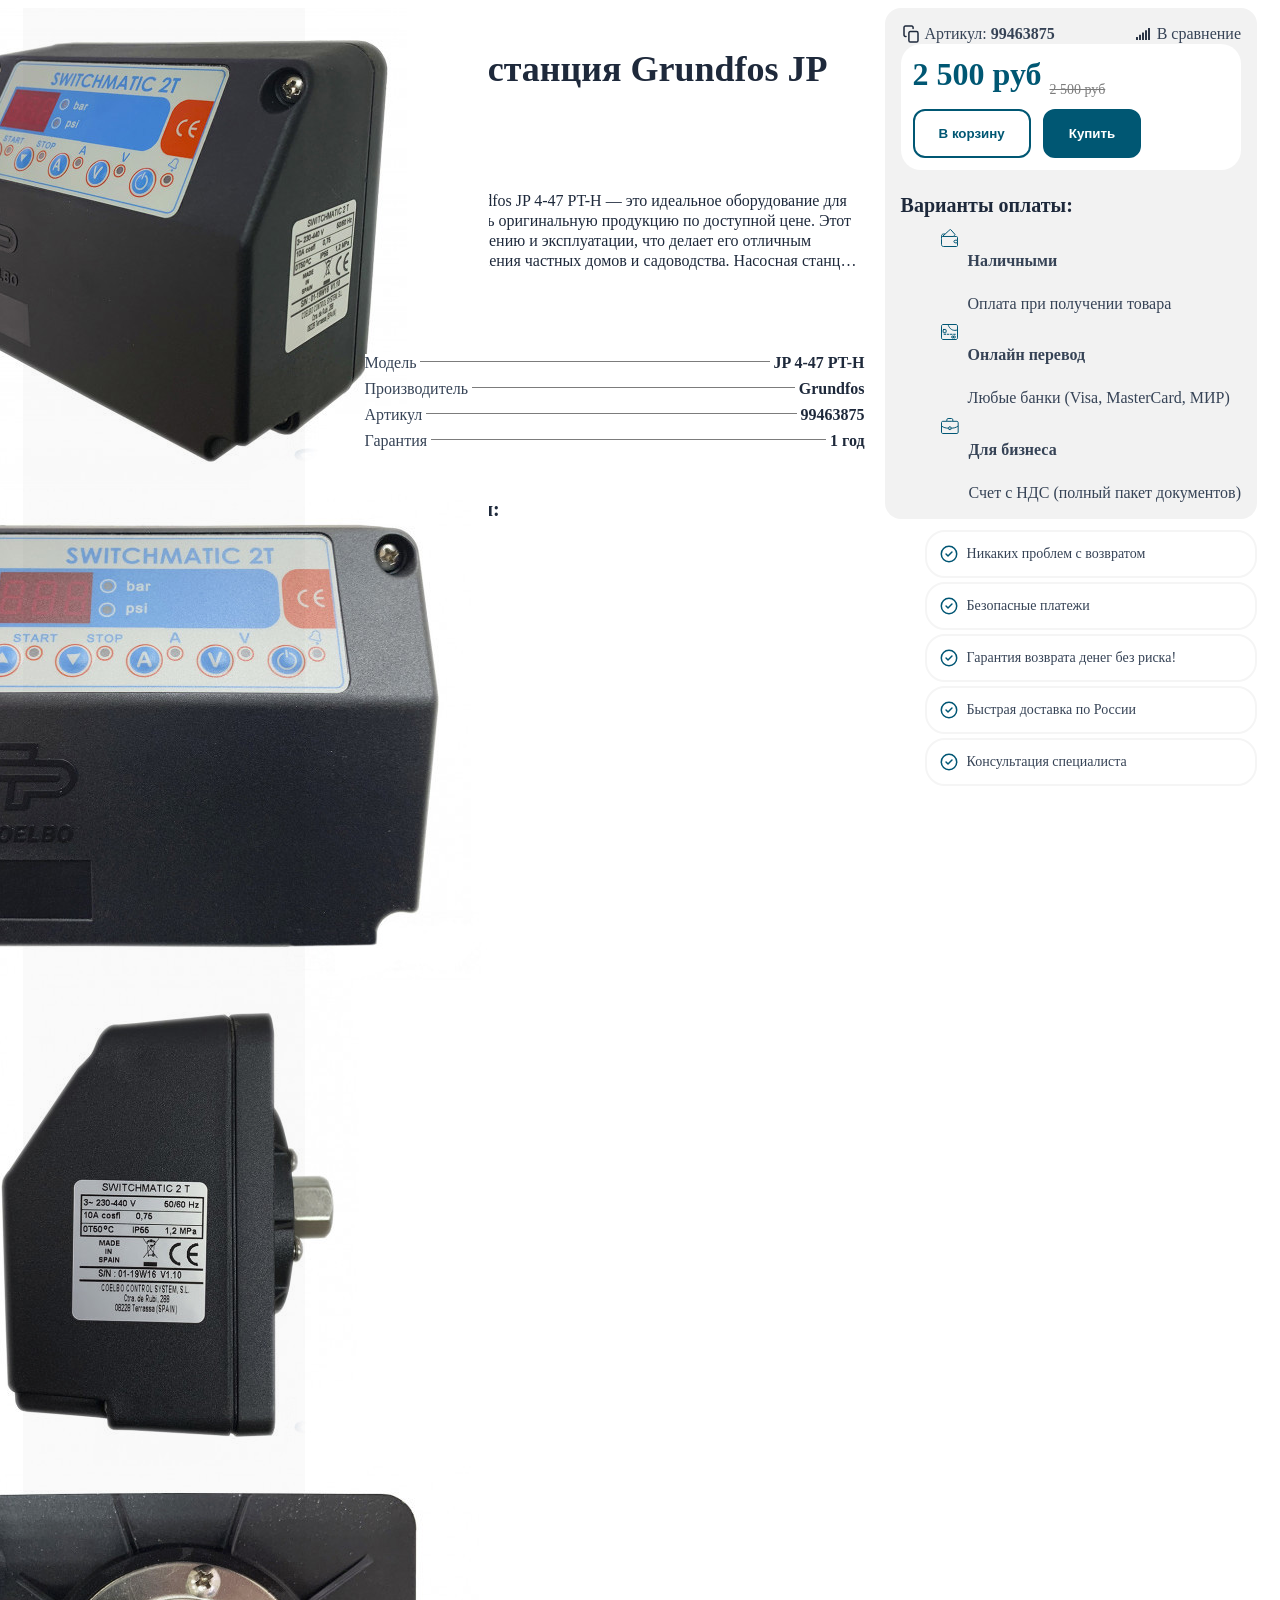
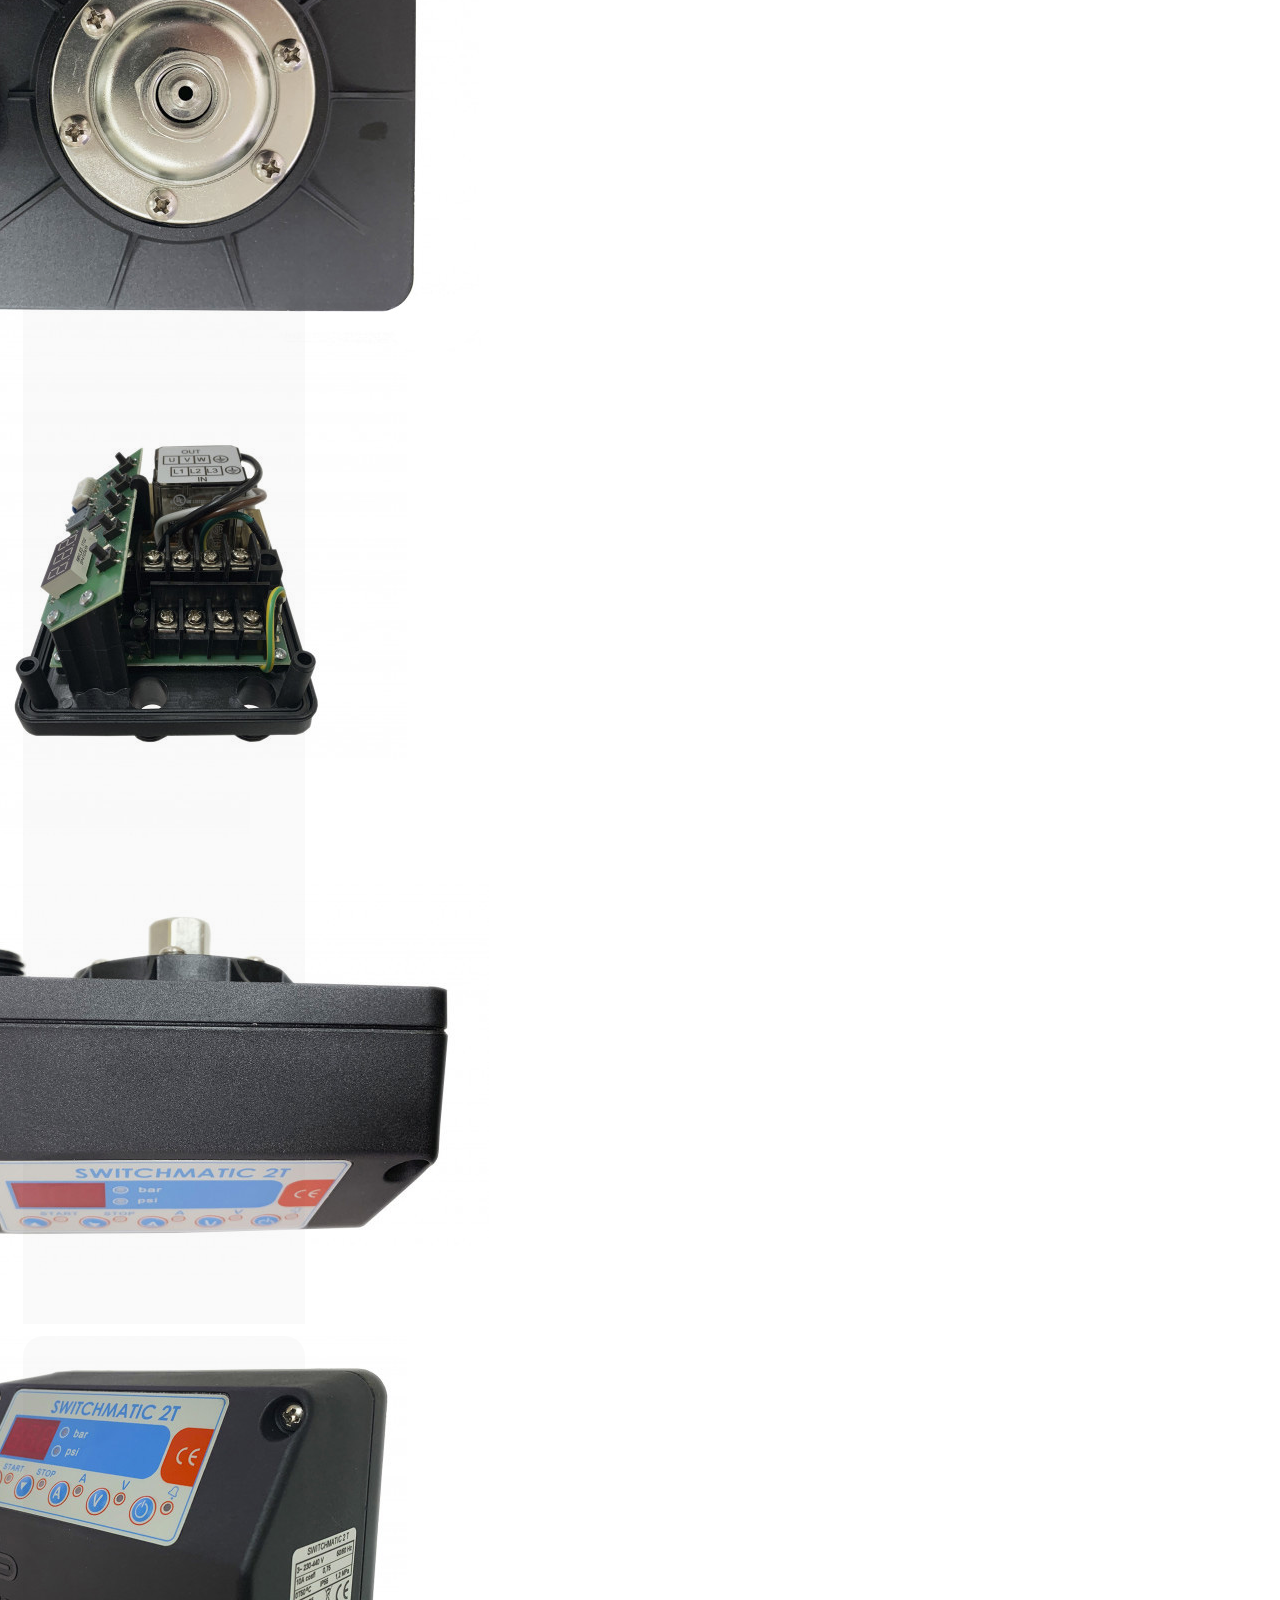
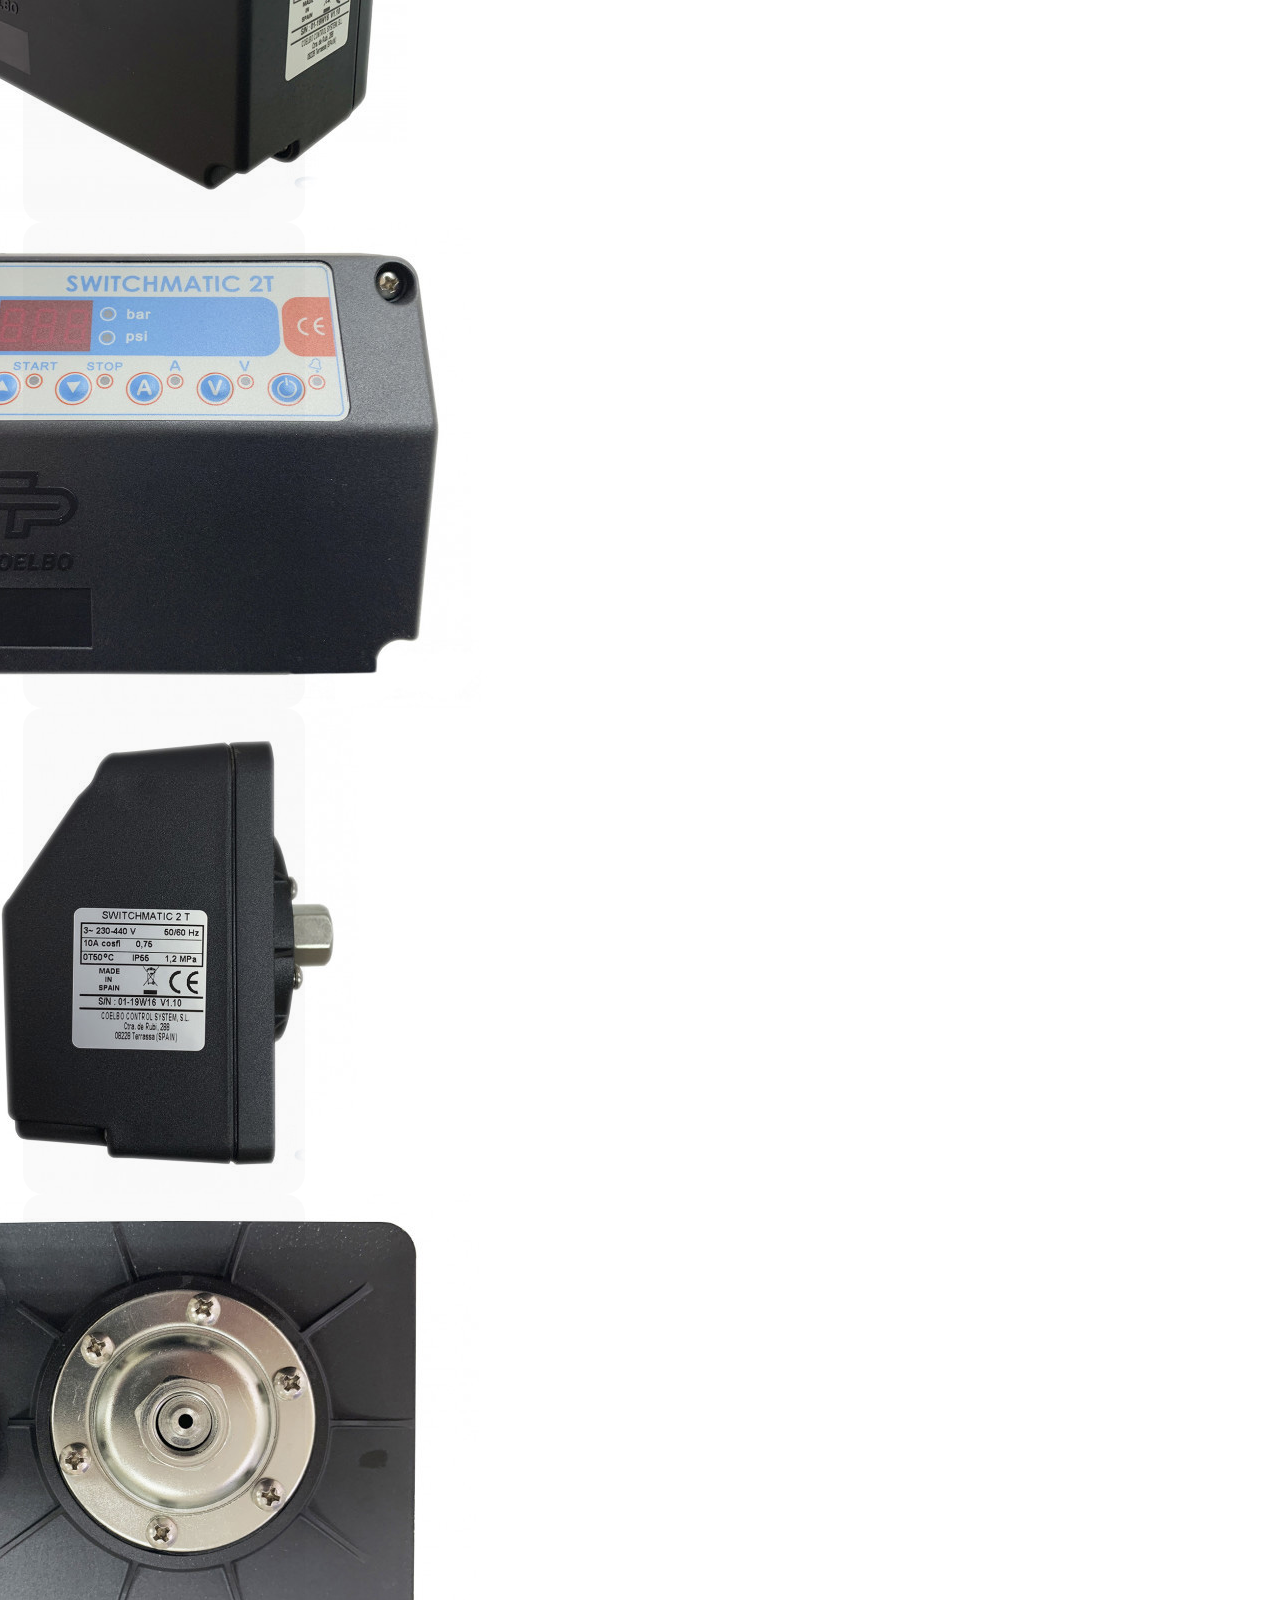
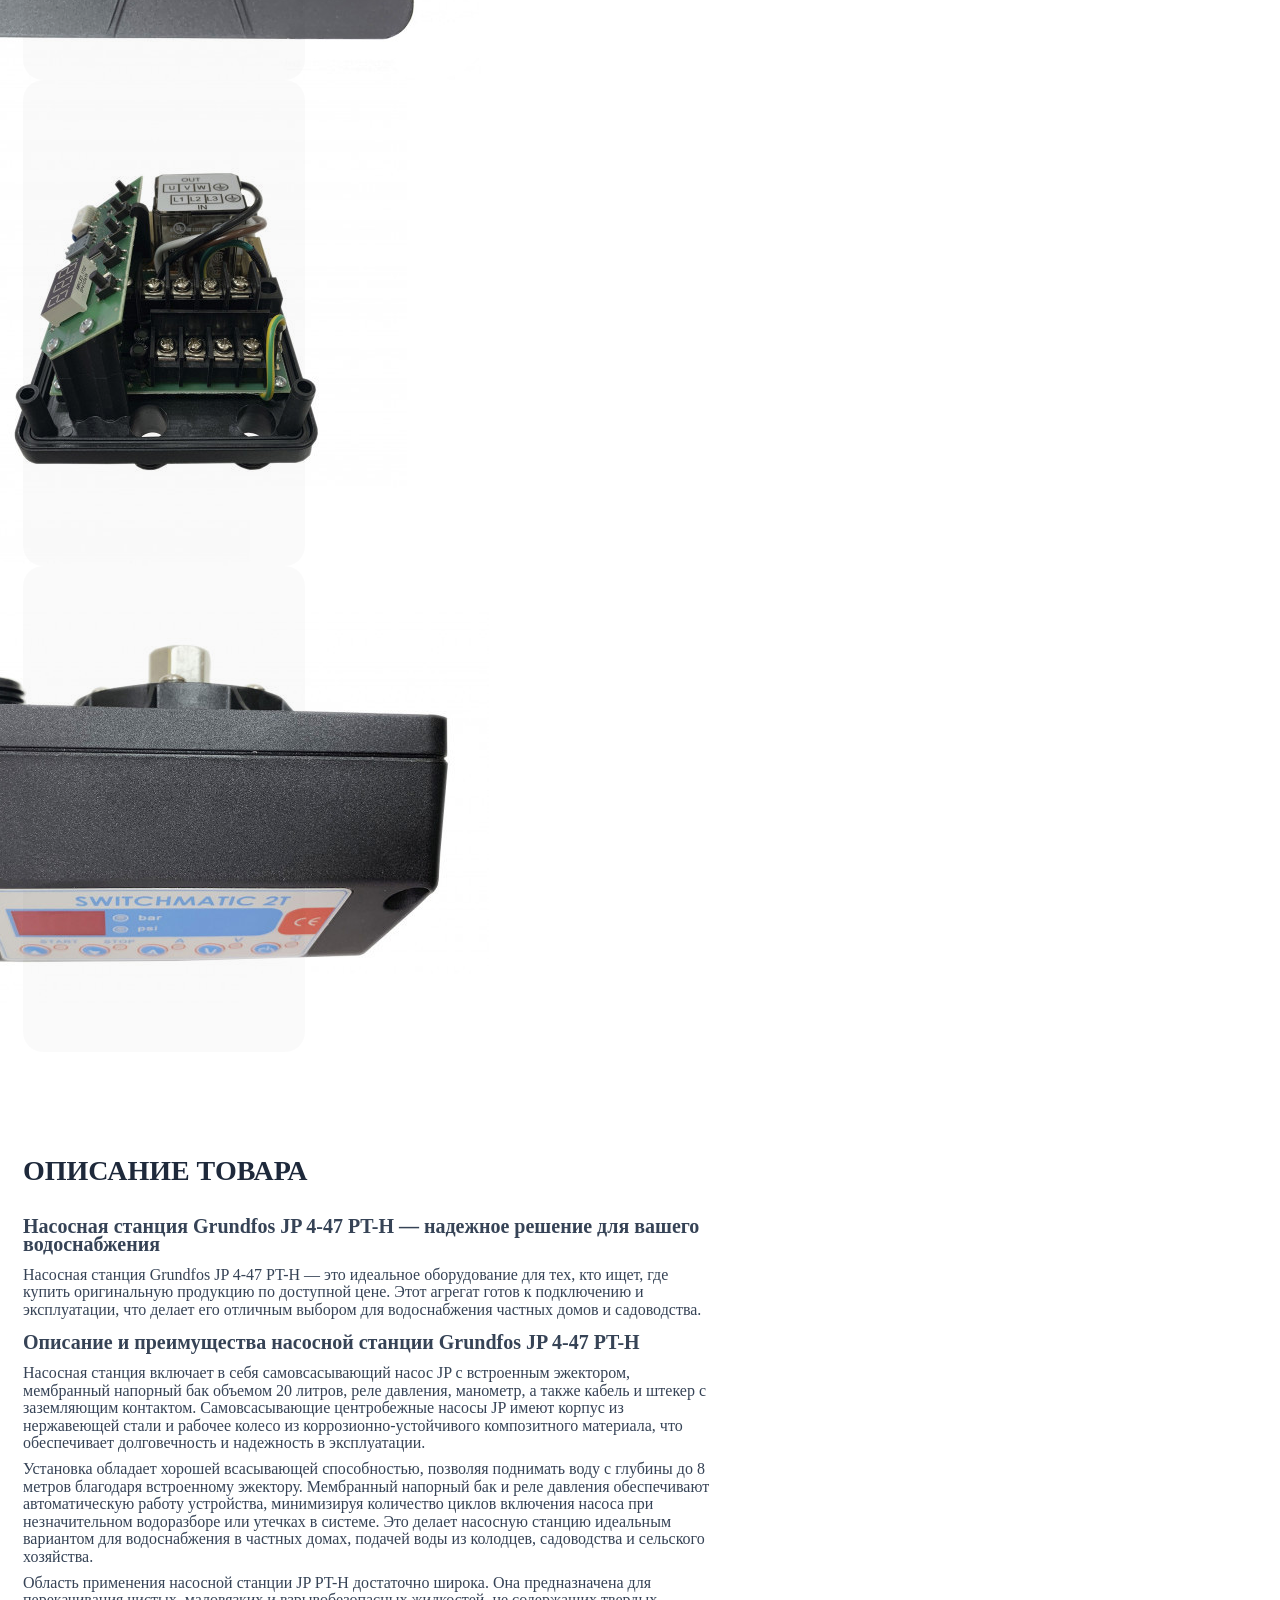
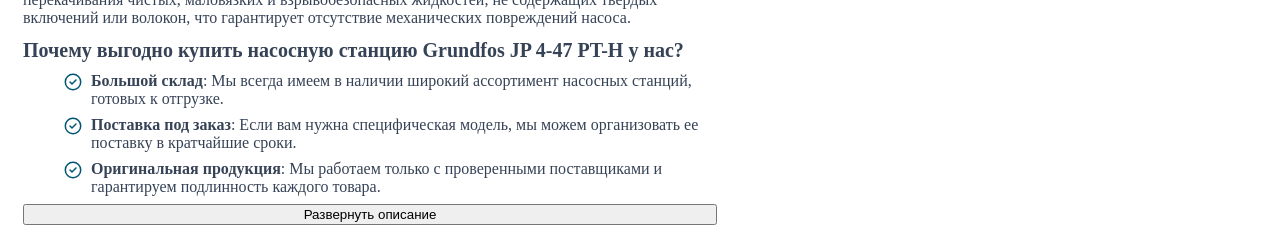
==== staging.html @ 7a3dbeec "-" ====
<!DOCTYPE html>
<html lang="ru-RU">

<head>
	<script src="https://mc.yandex.ru/metrika-tags/_/tag_ec.js" type="text/javascript" charset="utf-8" async=""></script>
	<meta charset="UTF-8">
	<meta name="viewport" content="width=device-width, initial-scale=1">
	<link rel="profile" href="https://gmpg.org/xfn/11">
	<meta name="robots" content="noindex, nofollow">

	<!-- This site is optimized with the Yoast SEO plugin v24.5 - https://yoast.com/wordpress/plugins/seo/ -->
	<title>Насос циркуляционный Grundfos ALPHA1 L 20-40 N - купить за 35880 руб в фирменном магазине GRUNDFOS</title>
	<meta name="description"
		content="Насос циркуляционный Grundfos ALPHA1 L 20-40 N с доставкой по всей России по цене 35880 руб. Официальный интернет-магазин GRUNDFOS. Насосное оборудование ALPHA1 L 20-40 N, артикул 99160595, гарантия 1 год"
		class="yoast-seo-meta-tag">
	<meta property="og:locale" content="ru_RU" class="yoast-seo-meta-tag">
	<meta property="og:type" content="article" class="yoast-seo-meta-tag">
	<meta property="og:title"
		content="Насос циркуляционный Grundfos ALPHA1 L 20-40 N - купить за 35880 руб в фирменном магазине GRUNDFOS"
		class="yoast-seo-meta-tag">
	<meta property="og:description"
		content="Насос циркуляционный Grundfos ALPHA1 L 20-40 N с доставкой по всей России по цене 35880 руб. Официальный интернет-магазин GRUNDFOS. Насосное оборудование ALPHA1 L 20-40 N, артикул 99160595, гарантия 1 год"
		class="yoast-seo-meta-tag">
	<meta property="og:url"
		content="http://paralieo.beget.tech/nasosnoe-oborudovanie/nasos-czirkulyaczionnyj-grundfos-alpha1-l-20-40-n/"
		class="yoast-seo-meta-tag">
	<meta property="og:site_name" content="Grundfos" class="yoast-seo-meta-tag">
	<meta property="article:modified_time" content="2026-04-04T11:45:49+00:00" class="yoast-seo-meta-tag">
	<meta property="og:image" content="http://paralieo.beget.tech/wp-content/uploads/2026/01/water615-1539325389-8-1.jpg"
		class="yoast-seo-meta-tag">
	<meta property="og:image:width" content="650" class="yoast-seo-meta-tag">
	<meta property="og:image:height" content="486" class="yoast-seo-meta-tag">
	<meta property="og:image:type" content="image/jpeg" class="yoast-seo-meta-tag">
	<meta name="twitter:card" content="summary_large_image" class="yoast-seo-meta-tag">
	<meta name="twitter:title"
		content="Насос циркуляционный Grundfos ALPHA1 L 20-40 N - купить за 35880 руб в фирменном магазине GRUNDFOS"
		class="yoast-seo-meta-tag">
	<script src="https://mc.yandex.ru/metrika/tag.js"></script>
	<script async="" src="http://mc.yandex.ru/metrika/tag.js"></script>
	<!-- / Yoast SEO plugin. -->
	<link rel="stylesheet" href="./style.min.css">

	<link rel="stylesheet" href="https://cdn.jsdelivr.net/npm/swiper@12/swiper-bundle.min.css" />

	<script src="https://cdn.jsdelivr.net/npm/swiper@12/swiper-bundle.min.js"></script>

	<script src="./script.js"></script>
</head>

<body>
	<div class="product-card">
		<div class="product-card__product">
			<div class="gallery">
				<div class="swiper main-slider">
					<div class="swiper-wrapper">
						<div class="swiper-slide"><img src="./slider-1.jpg" alt=""></div>
						<div class="swiper-slide"><img src="./slider-2.jpg" alt=""></div>
						<div class="swiper-slide"><img src="./slider-3.jpg" alt=""></div>
						<div class="swiper-slide"><img src="./slider-4.jpg" alt=""></div>
						<div class="swiper-slide"><img src="./slider-5.jpg" alt=""></div>
						<div class="swiper-slide"><img src="./slider-6.jpg" alt=""></div>
					</div>
				</div>

				<div class="previews">
					<div class="swiper previews-slider">
						<div class="swiper-wrapper">
							<div class="swiper-slide"><img src="./slider-1.jpg" alt=""></div>
							<div class="swiper-slide"><img src="./slider-2.jpg" alt=""></div>
							<div class="swiper-slide"><img src="./slider-3.jpg" alt=""></div>
							<div class="swiper-slide"><img src="./slider-4.jpg" alt=""></div>
							<div class="swiper-slide"><img src="./slider-5.jpg" alt=""></div>
							<div class="swiper-slide"><img src="./slider-6.jpg" alt=""></div>
						</div>
					</div>
				</div>
			</div>

			<div class="product-info">
				<div class="product-availability">Есть в наличии</div>

				<h1 class="product-title">Насосная станция Grundfos JP 4-47 PT-H</h1>

				<div class="product-tags"></div>

				<h3 class="product-subtitle">Описание:</h3>

				<p class="product-excerpt">
					Насосная станция Grundfos JP 4-47 PT-H — это идеальное оборудование для тех, кто ищет, где купить оригинальную
					продукцию по доступной цене. Этот агрегат готов к подключению и эксплуатации, что делает его отличным выбором
					для водоснабжения частных домов и садоводства. Насосная станция включает в себя самовсасывающий насос JP с
					встроенным эжектором, мембранный напорный бак объемом 20 литров, реле давления, манометр, а также кабель и
					штекер с заземляющим
					контактом. Самовсасывающие центробежные насосы JP имеют корпус из нержавеющей стали и рабочее колесо из
					коррозионно-устойчивого композитного материала, что обеспечивает долговечность и
					надежность в эксплуатации.
				</p>

				<a href="#" class="product-spec-link">Полное описание</a>

				<h3 class="product-subtitle">Характеристики:</h3>

				<ul class="product-short-specs">
					<li class="product-spec">
						<strong class="product-spec-name">Модель</strong>
						<strong class="product-spec-value">JP 4-47 PT-H</strong>
					</li>
					<li class="product-spec">
						<strong class="product-spec-name">Производитель</strong>
						<strong class="product-spec-value">Grundfos</strong>
					</li>
					<li class="product-spec">
						<strong class="product-spec-name">Артикул</strong>
						<strong class="product-spec-value">99463875</strong>
					</li>
					<li class="product-spec">
						<strong class="product-spec-name">Гарантия</strong>
						<strong class="product-spec-value">1 год</strong>
					</li>
				</ul>
				<a href="#" class="product-spec-link">Все характеристики</a>

				<h3 class="product-subtitle">Способы доставки:</h3>

				<ul class="product-delivery">
					<li class="product-delivery-method"><img src="http://paralieo.beget.tech/wp-content/uploads/2025/10/1.jpg"
							alt=""></li>
					<li class="product-delivery-method"><img src="http://paralieo.beget.tech/wp-content/uploads/2025/10/2.jpg"
							alt=""></li>
					<li class="product-delivery-method"><img src="http://paralieo.beget.tech/wp-content/uploads/2025/10/3.jpg"
							alt=""></li>
					<li class="product-delivery-method"><img src="http://paralieo.beget.tech/wp-content/uploads/2025/10/4.jpg"
							alt=""></li>
				</ul>
			</div>

			<div class="payment">

				<div class="product-payment-card">
					<div class="product-payment-header">
						<button type="button" class="product-id">
							<svg width="20" height="20" viewBox="0 0 20 20" fill="none" xmlns="http://www.w3.org/2000/svg">
								<path
									d="M5 12.4H4.4C4.0287 12.4 3.6726 12.2314 3.41005 11.9314C3.1475 11.6313 3 11.2243 3 10.8V3.6C3 3.17565 3.1475 2.76869 3.41005 2.46863C3.6726 2.16857 4.0287 2 4.4 2H10.7C11.0713 2 11.4274 2.16857 11.6899 2.46863C11.9525 2.76869 12.1 3.17565 12.1 3.6V4.4M9.3 7.6H15.6C16.3732 7.6 17 8.31634 17 9.2V16.4C17 17.2837 16.3732 18 15.6 18H9.3C8.5268 18 7.9 17.2837 7.9 16.4V9.2C7.9 8.31634 8.5268 7.6 9.3 7.6Z"
									stroke="#1E293B" stroke-width="1.5" stroke-linecap="round" stroke-linejoin="round" />
							</svg>
							Артикул: <strong>99463875</strong></button>
						<button type="button" class="product-compare"><svg width="20" height="20" viewBox="0 0 20 20" fill="none"
								xmlns="http://www.w3.org/2000/svg">
								<path
									d="M7.5625 10.75H6.4375C6.23031 10.75 6.0625 10.9178 6.0625 11.125V15.625C6.0625 15.8322 6.23031 16 6.4375 16H7.5625C7.76969 16 7.9375 15.8322 7.9375 15.625V11.125C7.9375 10.9178 7.76969 10.75 7.5625 10.75ZM4.5625 13H3.4375C3.23031 13 3.0625 13.1678 3.0625 13.375V15.625C3.0625 15.8322 3.23031 16 3.4375 16H4.5625C4.76969 16 4.9375 15.8322 4.9375 15.625V13.375C4.9375 13.1678 4.76969 13 4.5625 13ZM10.5625 8.5H9.4375C9.23031 8.5 9.0625 8.66781 9.0625 8.875V15.625C9.0625 15.8322 9.23031 16 9.4375 16H10.5625C10.7697 16 10.9375 15.8322 10.9375 15.625V8.875C10.9375 8.66781 10.7697 8.5 10.5625 8.5ZM13.5625 6.25H12.4375C12.2303 6.25 12.0625 6.41781 12.0625 6.625V15.625C12.0625 15.8322 12.2303 16 12.4375 16H13.5625C13.7697 16 13.9375 15.8322 13.9375 15.625V6.625C13.9375 6.41781 13.7697 6.25 13.5625 6.25ZM16.5625 4H15.4375C15.2303 4 15.0625 4.16781 15.0625 4.375V15.625C15.0625 15.8322 15.2303 16 15.4375 16H16.5625C16.7697 16 16.9375 15.8322 16.9375 15.625V4.375C16.9375 4.16781 16.7697 4 16.5625 4Z"
									fill="#1E293B" />
							</svg>
							В сравнение</button>
					</div>

					<div class="price-block">
						<div class="price">
							<span class="new-price">2 500 руб</span>
							<span class="old-price">2 500 руб</span>
						</div>
						<div class="buy-buttons">
							<button type="button" class="product-button">В корзину</button>
							<button type="button" class="product-button product-button-filled">Купить</button>
						</div>
					</div>

					<h3 class="product-subtitle">Варианты оплаты:</h3>

					<ul class="payment-options">
						<li class="payment-option">
							<svg width="17" height="18" viewBox="0 0 17 18" fill="none" xmlns="http://www.w3.org/2000/svg">
								<path
									d="M16.5 11.2378H14.1977C13.4913 11.2378 12.9186 11.8175 12.9186 12.5326C12.9186 13.2477 13.4913 13.8274 14.1977 13.8274H16.5M16.5 11.2378V13.8274M16.5 11.2378V8.41274C16.5 7.89266 16.0835 7.47105 15.5698 7.47105H13.8488H12.2677M16.5 13.8274V16.5583C16.5 17.0784 16.0835 17.5 15.5698 17.5H2.36047C1.33296 17.5 0.5 16.6568 0.5 15.6166V10.2223V9.39631V7.47105M4.16548 5.02267H2.36047C1.33296 5.02267 0.5 5.86588 0.5 6.90604V7.47105M4.16548 5.02267L7.82587 1.70066L8.98981 0.64432C9.21933 0.436018 9.5722 0.455509 9.77796 0.687854L13.8452 5.28046C14.0361 5.49596 14.0334 5.81889 13.8488 6.03078C13.8344 6.04734 13.8189 6.06322 13.8022 6.07832L12.2677 7.47105M4.16548 5.02267L1.91627 7.06396L1.61326 7.33896C1.56992 7.3783 1.53407 7.42294 1.50583 7.47105M0.5 7.47105H1.50583M1.50583 7.47105H12.2677"
									stroke="#005674" />
							</svg>

							<div class="payment-option-text">
								<h4 class="payment-option-title">Наличными</h4>
								<p class="payment-option-description">Оплата при получении товара</p>
							</div>
						</li>
						<li class="payment-option">
							<svg width="17" height="16" viewBox="0 0 17 16" fill="none" xmlns="http://www.w3.org/2000/svg">
								<path
									d="M7.09985 0.5H2.00943C1.1758 0.5 0.5 1.23262 0.5 2.13636V13.8636C0.5 14.7674 1.1758 15.5 2.00943 15.5H14.9906C15.8242 15.5 16.5 14.7674 16.5 13.8636V5.82482M7.09985 0.5H14.9906C15.8242 0.5 16.5 1.23262 16.5 2.13636V5.82482M7.09985 0.5C7.77918 3.86886 10.5472 6.39091 13.8585 6.39091C14.794 6.39091 15.6861 6.18962 16.5 5.82482M3.11635 10.2909H4.77673M6.27987 10.2909H7.94025M12.6069 10.2909H14.2673M9.4434 10.2909H11.1038M12.5 12.3289C12.3154 12.5063 12.203 12.7417 12.203 13C12.203 13.2583 12.3154 13.4937 12.5 13.6711M12.5 12.3289C12.2899 12.1269 11.9862 12 11.6485 12C11.0142 12 10.5 12.4477 10.5 13C10.5 13.5523 11.0142 14 11.6485 14C11.9862 14 12.2899 13.8731 12.5 13.6711M12.5 12.3289C12.7101 12.1269 13.0138 12 13.3515 12C13.9858 12 14.5 12.4477 14.5 13C14.5 13.5523 13.9858 14 13.3515 14C13.0138 14 12.7101 13.8731 12.5 13.6711M2.66352 5.46364H4.57547C4.85335 5.46364 5.07862 5.70784 5.07862 6.00909V8.19091C5.07862 8.49216 4.85335 8.73636 4.57547 8.73636H2.66352C2.38564 8.73636 2.16038 8.49216 2.16038 8.19091V6.00909C2.16038 5.70784 2.38564 5.46364 2.66352 5.46364Z"
									stroke="#005674" stroke-linecap="round" />
							</svg>

							<div class="payment-option-text">
								<h4 class="payment-option-title">Онлайн перевод</h4>
								<p class="payment-option-description">Любые банки (Visa, MasterCard, МИР)</p>
							</div>
						</li>
						<li class="payment-option">
							<svg width="18" height="16" viewBox="0 0 18 16" fill="none" xmlns="http://www.w3.org/2000/svg">
								<path
									d="M5.86062 3.3H1.71832C1.04546 3.3 0.5 3.85964 0.5 4.55V8.02653M5.86062 3.3V1.75C5.86062 1.05964 6.40609 0.5 7.07895 0.5H10.5877C11.2606 0.5 11.806 1.05964 11.806 1.75V3.3M5.86062 3.3H6.83528H10.8314H11.806M0.5 8.02653V14.25C0.5 14.9404 1.04546 15.5 1.71832 15.5H15.9483C16.6212 15.5 17.1667 14.9404 17.1667 14.25V8.02653M0.5 8.02653C2.82024 9.73331 4.87322 10.124 7.75371 10.2179M17.1667 8.02653V4.55C17.1667 3.85964 16.6212 3.3 15.9483 3.3H11.806M17.1667 8.02653C14.8464 9.73331 12.7934 10.124 9.91296 10.2179M9.91296 10.2179V9.15C9.91296 9.01193 9.80386 8.9 9.66929 8.9H7.99738C7.8628 8.9 7.75371 9.01193 7.75371 9.15V10.2179M9.91296 10.2179V11.3C9.91296 11.4381 9.80386 11.55 9.66929 11.55H7.99738C7.8628 11.55 7.75371 11.4381 7.75371 11.3V10.2179"
									stroke="#005674" />
							</svg>

							<div class="payment-option-text">
								<h4 class="payment-option-title">Для бизнеса</h4>
								<p class="payment-option-description">Счет с НДС (полный пакет документов)</p>
							</div>
						</li>
					</ul>

				</div>


				<ul class="product-payment-advantages">
					<li class="product-payment-advantage">Никаких проблем с возвратом</li>
					<li class="product-payment-advantage">Безопасные платежи</li>
					<li class="product-payment-advantage">Гарантия возврата денег без риска!</li>
					<li class="product-payment-advantage">Быстрая доставка по России</li>
					<li class="product-payment-advantage">Консультация специалиста</li>
				</ul>

			</div>
		</div>

		<div class="product-details">
			<div class="product-details__description">
				<h2 class="product-details__title">Описание товара</h2>

				<div class="product-details__content">
					<h2>Насосная станция Grundfos JP 4-47 PT-H — надежное решение для вашего водоснабжения</h2>
					<p>
						Насосная станция Grundfos JP 4-47 PT-H — это идеальное оборудование для тех, кто ищет, где купить
						оригинальную
						продукцию по доступной цене. Этот агрегат готов к подключению и эксплуатации, что
						делает его отличным выбором для водоснабжения частных домов и садоводства.
					</p>
					<h2>
						Описание и преимущества насосной станции Grundfos JP 4-47 PT-H
					</h2>

					<p>
						Насосная станция включает в себя самовсасывающий насос JP с встроенным эжектором, мембранный напорный бак
						объемом 20 литров, реле давления, манометр, а также кабель и штекер с заземляющим
						контактом. Самовсасывающие центробежные насосы JP имеют корпус из нержавеющей стали и рабочее колесо из
						коррозионно-устойчивого композитного материала, что обеспечивает долговечность и
						надежность в эксплуатации.
					</p>
					<p>
						Установка обладает хорошей всасывающей способностью, позволяя поднимать воду с глубины до 8 метров благодаря
						встроенному эжектору. Мембранный напорный бак и реле давления обеспечивают
						автоматическую работу устройства, минимизируя количество циклов включения насоса при незначительном
						водоразборе или утечках в системе. Это делает насосную станцию идеальным вариантом для
						водоснабжения в частных домах, подачей воды из колодцев, садоводства и сельского хозяйства.
					</p>

					<p>
						Область применения насосной станции JP PT-H достаточно широка. Она предназначена для перекачивания чистых,
						маловязких и взрывобезопасных жидкостей, не содержащих твердых включений или
						волокон, что гарантирует отсутствие механических повреждений насоса.</p>

					<h2>
						Почему выгодно купить насосную станцию Grundfos JP 4-47 PT-H у нас?
					</h2>
					<ul>
						<li><strong>Большой склад</strong>: Мы всегда имеем в наличии широкий ассортимент насосных станций, готовых
							к отгрузке.</li>
						<li><strong>Поставка под заказ</strong>: Если вам нужна специфическая модель, мы можем организовать ее
							поставку в кратчайшие
							сроки.</li>
						<li><strong>Оригинальная продукция</strong>: Мы работаем только с проверенными поставщиками и гарантируем
							подлинность каждого
							товара.</li>
					</ul>
				</div>

				<button class="product-details__show-more-button">Развернуть описание</button>
			</div>
			<div class="product-details__specs"></div>
		</div>
	</div>
</body>

</html>
---- style.min.css ----
.product-short-specs{list-style:none;margin:0;display:flex;flex-direction:column;gap:8px}.product-button{border:#005773 2px solid;border-radius:12px;padding:16px 24px;line-height:100%;background-color:rgba(0,0,0,0);color:#005773;font-weight:700}.product-button.product-button-filled{background-color:#005773;color:#fff}.product-spec{display:flex;justify-content:space-between;position:relative}.product-spec::after{content:"";background-color:#7c7c7c;width:100%;height:1px;position:absolute;bottom:10px}.product-spec-name{color:#364356;font-weight:400;background-color:#fff;position:relative;z-index:1;padding-right:4px}.product-spec-value{color:#1e293b;background-color:#fff;position:relative;z-index:1;padding-left:4px}.product-card{max-width:1690px;padding:0 15px;margin:0 auto}.product-card .gallery{min-width:0;-webkit-user-select:none;-moz-user-select:none;user-select:none}.product-card .gallery .swiper-slide{display:flex;align-items:center;justify-content:center}.product-card .gallery .previews{margin-top:12px}.product-card .gallery .previews .swiper-slide{position:relative}.product-card .gallery .previews .swiper-slide::after{content:"";position:absolute;inset:0;z-index:10;background-color:rgba(0,0,0,.02);border-radius:20px}.product-card .product-info{max-width:540px}.product-card .product-card__product{display:flex;gap:20px}.product-card .product-card__product .gallery .main-slider{border-radius:16px;position:relative}.product-card .product-card__product .gallery .main-slider::after{content:"";position:absolute;inset:0;background-color:rgba(0,0,0,.02);z-index:10;pointer-events:none}.product-card .product-card__product .product-availability{font-size:14px;color:#77a464;margin-bottom:4px;display:flex;align-items:center;gap:4px}.product-card .product-card__product .product-availability::before{content:"";width:4px;height:4px;background-color:#77a464}.product-card .product-card__product .product-availability.not-available{color:#ff3b3e}.product-card .product-card__product .product-availability.not-available::before{background-color:#ff3b3e}.product-card .product-card__product .product-spec-link{font-weight:700;color:#005773;text-decoration:underline;display:inline-block;margin-top:6px}.product-card .product-card__product .product-excerpt{display:-webkit-box;-webkit-line-clamp:4;-webkit-box-orient:vertical;overflow:hidden;line-height:125%;margin:0;color:#1e293b}.product-card .product-card__product .product-delivery{display:flex;gap:8px;list-style:none;gap:12px;margin:0}.product-card .product-card__product .product-delivery-method img{max-width:100%;height:56px}.product-card .product-card__product .payment{max-width:380px;flex-shrink:0}.product-card .product-card__product .payment .product-payment-card{padding:16px;background-color:#f2f2f2;border-radius:16px}.product-card .product-card__product .payment .product-payment-header{display:flex;align-items:center;justify-content:space-between}.product-card .product-card__product .payment .product-payment-header button{all:unset;display:flex;align-items:center;gap:4px;color:#364356}.product-card .product-card__product .payment .price-block{padding:12px;border-radius:20px;background-color:#fff}.product-card .product-card__product .payment .price-block .price{display:flex;align-items:flex-end;gap:8px}.product-card .product-card__product .payment .price-block .new-price{font-weight:700;font-size:32px;color:#005773}.product-card .product-card__product .payment .price-block .old-price{font-size:14px;color:#7b7b7b;text-decoration:line-through;transform:translateY(5px)}.product-card .product-card__product .payment .price-block .buy-buttons{display:flex;align-items:center;gap:12px;margin-top:16px}.product-card .product-card__product .payment .payment-options{list-style:none;margin:0;display:flex;flex-direction:column;gap:10px}.product-card .product-card__product .payment .payment-option{display:flex;gap:10px;align-items:flex-start}.product-card .product-card__product .payment .payment-option *{color:#364356;line-height:125%}.product-card .product-card__product .payment .payment-option-text{display:flex;flex-direction:column;gap:2px}.product-card .product-card__product .payment .payment-option-title{font-weight:700}.product-card .product-card__product .payment .payment-option-description{margin:0}.product-card .product-card__product .payment .product-payment-advantages{display:flex;flex-direction:column;gap:4px;list-style:none;margin:0;margin-top:11px}.product-card .product-card__product .payment .product-payment-advantage{display:flex;align-items:center;gap:8px;padding:12px;border:#f5f5f5 2px solid;border-radius:20px;font-size:14px;color:#364356}.product-card .product-card__product .payment .product-payment-advantage::before{content:url("./assets/check.svg");width:20px;height:20px}.product-card .product-title{font-weight:700;font-size:36px;color:#1e293b}.product-card .product-subtitle{color:#1e293b;font-weight:700;font-size:20px;margin-bottom:12px;margin-top:24px}.product-details{display:flex;justify-content:space-between;margin-top:80px}.product-details__specs{max-width:540px;width:100%}.product-details__card{padding:20px;margin-bottom:20px;background-color:#f5f5f5;border-radius:20px}.product-details__card .product-spec-name,.product-details__card .product-spec-value{background-color:#f5f5f5}.product-details__show-more-button{margin-top:8px;width:100%}.product-details__specs-list{margin-top:20px}.product-details__title{font-size:28px;font-weight:700;color:#1e293b;text-transform:uppercase}.product-details__title-small{font-size:20px}.product-details__content{margin-top:24px;display:flex;flex-direction:column;gap:8px;line-height:110%;color:#364356;margin:0;margin-top:16px;max-width:960px}.product-details__content h2{font-size:20px;color:#364356;font-weight:700;margin-top:8px;margin-bottom:4px}.product-details__content h3{font-size:18px;color:#364356;font-weight:700;margin-top:8px;margin-bottom:4px}.product-details__content h4{font-size:16px;color:#364356;font-weight:700;margin-top:8px;margin-bottom:4px}.product-details__content p{margin:0}.product-details__content ul{list-style:none;margin:0;display:flex;flex-direction:column;gap:9px}.product-details__content ul li{padding-left:28px;position:relative}.product-details__content ul li::before{content:url("./assets/check.svg");position:absolute;left:0;top:0}.product-details__content blockquote{background-color:#f5f5f5;margin:8px 0;padding:16px;border-left:#005773 2px solid;border-radius:16px;font-style:normal}.product-details__docs{display:flex;flex-direction:column;gap:12px;margin-top:16px}.product-details__doc-link{color:#364356;font-size:14px;font-weight:700;text-decoration:underline;display:flex;gap:5px;line-height:100%}.product-details__doc-link::before{content:url("./assets/docs.svg");transform:translateY(-3px)}
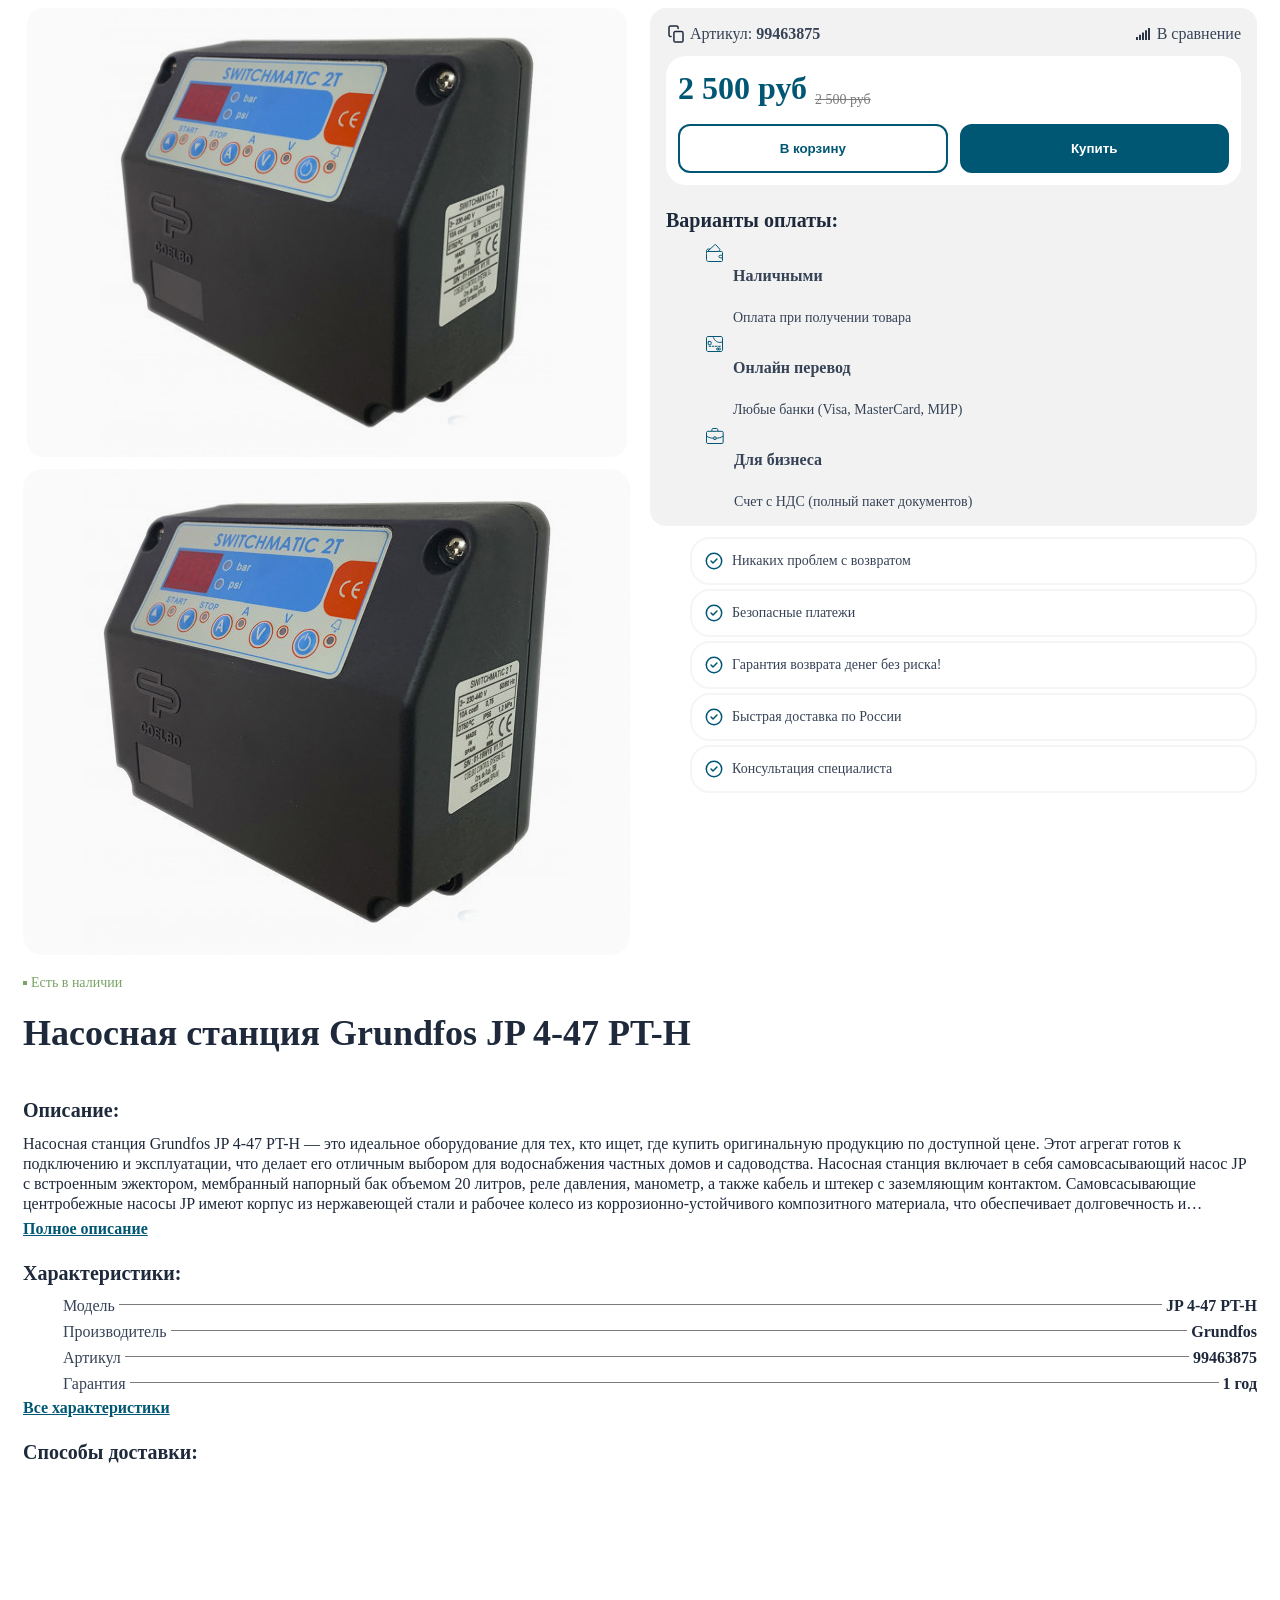
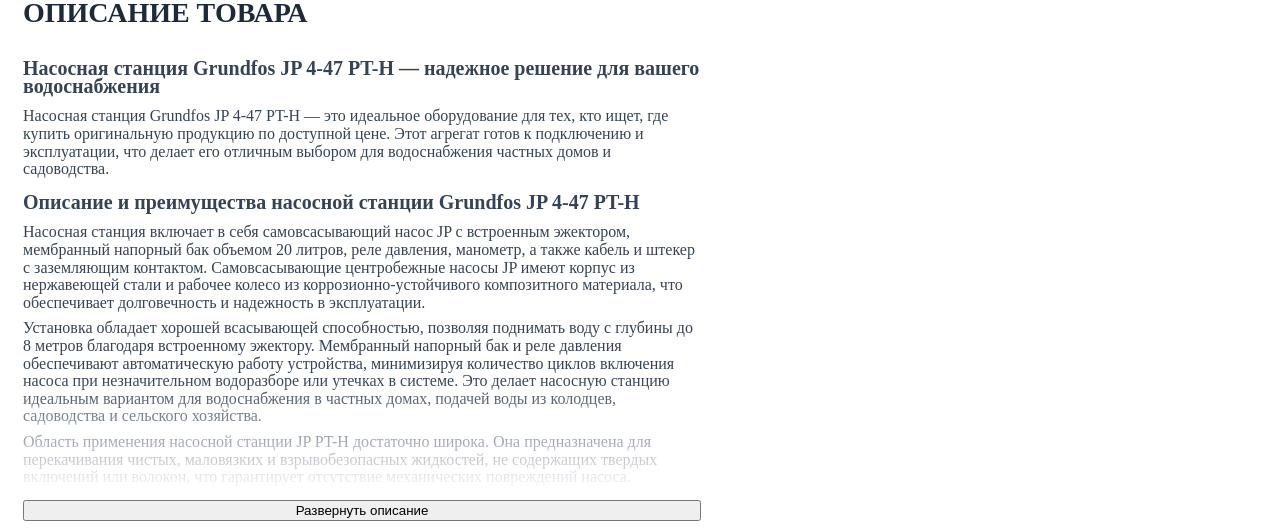
==== commit e96017e8: "merge edits" ====
--- a/staging.html
+++ b/staging.html
@@ -40,9 +40,9 @@
 	<!-- / Yoast SEO plugin. -->
 	<link rel="stylesheet" href="./style.min.css">
 
-	<link rel="stylesheet" href="https://cdn.jsdelivr.net/npm/swiper@12/swiper-bundle.min.css" />
-
-	<script src="https://cdn.jsdelivr.net/npm/swiper@12/swiper-bundle.min.js"></script>
+	<link rel="stylesheet" href="./swiper.min.css" />
+
+	<script src="./swiper.min.js"></script>
 
 	<script src="./script.js"></script>
 </head>
--- a/style.min.css
+++ b/style.min.css
@@ -1 +1 @@
-.product-short-specs{list-style:none;margin:0;display:flex;flex-direction:column;gap:8px}.product-button{border:#005773 2px solid;border-radius:12px;padding:16px 24px;line-height:100%;background-color:rgba(0,0,0,0);color:#005773;font-weight:700}.product-button.product-button-filled{background-color:#005773;color:#fff}.product-spec{display:flex;justify-content:space-between;position:relative}.product-spec::after{content:"";background-color:#7c7c7c;width:100%;height:1px;position:absolute;bottom:10px}.product-spec-name{color:#364356;font-weight:400;background-color:#fff;position:relative;z-index:1;padding-right:4px}.product-spec-value{color:#1e293b;background-color:#fff;position:relative;z-index:1;padding-left:4px}.product-card{max-width:1690px;padding:0 15px;margin:0 auto}.product-card .gallery{min-width:0;-webkit-user-select:none;-moz-user-select:none;user-select:none}.product-card .gallery .swiper-slide{display:flex;align-items:center;justify-content:center}.product-card .gallery .previews{margin-top:12px}.product-card .gallery .previews .swiper-slide{position:relative}.product-card .gallery .previews .swiper-slide::after{content:"";position:absolute;inset:0;z-index:10;background-color:rgba(0,0,0,.02);border-radius:20px}.product-card .product-info{max-width:540px}.product-card .product-card__product{display:flex;gap:20px}.product-card .product-card__product .gallery .main-slider{border-radius:16px;position:relative}.product-card .product-card__product .gallery .main-slider::after{content:"";position:absolute;inset:0;background-color:rgba(0,0,0,.02);z-index:10;pointer-events:none}.product-card .product-card__product .product-availability{font-size:14px;color:#77a464;margin-bottom:4px;display:flex;align-items:center;gap:4px}.product-card .product-card__product .product-availability::before{content:"";width:4px;height:4px;background-color:#77a464}.product-card .product-card__product .product-availability.not-available{color:#ff3b3e}.product-card .product-card__product .product-availability.not-available::before{background-color:#ff3b3e}.product-card .product-card__product .product-spec-link{font-weight:700;color:#005773;text-decoration:underline;display:inline-block;margin-top:6px}.product-card .product-card__product .product-excerpt{display:-webkit-box;-webkit-line-clamp:4;-webkit-box-orient:vertical;overflow:hidden;line-height:125%;margin:0;color:#1e293b}.product-card .product-card__product .product-delivery{display:flex;gap:8px;list-style:none;gap:12px;margin:0}.product-card .product-card__product .product-delivery-method img{max-width:100%;height:56px}.product-card .product-card__product .payment{max-width:380px;flex-shrink:0}.product-card .product-card__product .payment .product-payment-card{padding:16px;background-color:#f2f2f2;border-radius:16px}.product-card .product-card__product .payment .product-payment-header{display:flex;align-items:center;justify-content:space-between}.product-card .product-card__product .payment .product-payment-header button{all:unset;display:flex;align-items:center;gap:4px;color:#364356}.product-card .product-card__product .payment .price-block{padding:12px;border-radius:20px;background-color:#fff}.product-card .product-card__product .payment .price-block .price{display:flex;align-items:flex-end;gap:8px}.product-card .product-card__product .payment .price-block .new-price{font-weight:700;font-size:32px;color:#005773}.product-card .product-card__product .payment .price-block .old-price{font-size:14px;color:#7b7b7b;text-decoration:line-through;transform:translateY(5px)}.product-card .product-card__product .payment .price-block .buy-buttons{display:flex;align-items:center;gap:12px;margin-top:16px}.product-card .product-card__product .payment .payment-options{list-style:none;margin:0;display:flex;flex-direction:column;gap:10px}.product-card .product-card__product .payment .payment-option{display:flex;gap:10px;align-items:flex-start}.product-card .product-card__product .payment .payment-option *{color:#364356;line-height:125%}.product-card .product-card__product .payment .payment-option-text{display:flex;flex-direction:column;gap:2px}.product-card .product-card__product .payment .payment-option-title{font-weight:700}.product-card .product-card__product .payment .payment-option-description{margin:0}.product-card .product-card__product .payment .product-payment-advantages{display:flex;flex-direction:column;gap:4px;list-style:none;margin:0;margin-top:11px}.product-card .product-card__product .payment .product-payment-advantage{display:flex;align-items:center;gap:8px;padding:12px;border:#f5f5f5 2px solid;border-radius:20px;font-size:14px;color:#364356}.product-card .product-card__product .payment .product-payment-advantage::before{content:url("./assets/check.svg");width:20px;height:20px}.product-card .product-title{font-weight:700;font-size:36px;color:#1e293b}.product-card .product-subtitle{color:#1e293b;font-weight:700;font-size:20px;margin-bottom:12px;margin-top:24px}.product-details{display:flex;justify-content:space-between;margin-top:80px}.product-details__specs{max-width:540px;width:100%}.product-details__card{padding:20px;margin-bottom:20px;background-color:#f5f5f5;border-radius:20px}.product-details__card .product-spec-name,.product-details__card .product-spec-value{background-color:#f5f5f5}.product-details__show-more-button{margin-top:8px;width:100%}.product-details__specs-list{margin-top:20px}.product-details__title{font-size:28px;font-weight:700;color:#1e293b;text-transform:uppercase}.product-details__title-small{font-size:20px}.product-details__content{margin-top:24px;display:flex;flex-direction:column;gap:8px;line-height:110%;color:#364356;margin:0;margin-top:16px;max-width:960px}.product-details__content h2{font-size:20px;color:#364356;font-weight:700;margin-top:8px;margin-bottom:4px}.product-details__content h3{font-size:18px;color:#364356;font-weight:700;margin-top:8px;margin-bottom:4px}.product-details__content h4{font-size:16px;color:#364356;font-weight:700;margin-top:8px;margin-bottom:4px}.product-details__content p{margin:0}.product-details__content ul{list-style:none;margin:0;display:flex;flex-direction:column;gap:9px}.product-details__content ul li{padding-left:28px;position:relative}.product-details__content ul li::before{content:url("./assets/check.svg");position:absolute;left:0;top:0}.product-details__content blockquote{background-color:#f5f5f5;margin:8px 0;padding:16px;border-left:#005773 2px solid;border-radius:16px;font-style:normal}.product-details__docs{display:flex;flex-direction:column;gap:12px;margin-top:16px}.product-details__doc-link{color:#364356;font-size:14px;font-weight:700;text-decoration:underline;display:flex;gap:5px;line-height:100%}.product-details__doc-link::before{content:url("./assets/docs.svg");transform:translateY(-3px)}+.product-categories{background-color:#f5f5f5;padding-top:80px}.product-categories__title{font-size:28px;font-weight:700;margin-bottom:24px;text-transform:uppercase;color:#1e293b}.product-categories__list{list-style:none;margin:0;display:grid;grid-template-columns:repeat(3, 1fr);gap:20px}@media(max-width: 992px){.product-categories__list{grid-template-columns:repeat(2, 1fr)}}@media(max-width: 768px){.product-categories__list{grid-template-columns:1fr;gap:12px}}.product-categories__category a{padding:20px;background-color:#fff;border-radius:20px;border-left:#005773 2px solid;outline:none;transition:all .2s;display:flex;align-items:center;gap:16px}@media(max-width: 768px){.product-categories__category a{padding:16px}}.product-categories__category a:hover{opacity:.7}.product-categories__category span{font-size:20px;color:#364356;font-weight:700;line-height:115%}@media(max-width: 1440px){.product-categories__category span{font-size:18px}}.product-categories__image{width:60px;height:60px;-o-object-fit:cover;object-fit:cover}.rating{position:relative;display:inline-block;cursor:pointer;-webkit-user-select:none;-moz-user-select:none;user-select:none;width:140px;height:28px}.rating::before{content:url("./assets/empty.svg");color:#ddd;position:absolute;width:100%;height:100%}.rating::after{content:url("./assets/filled.svg");position:absolute;width:100%;height:100%;left:0;top:0;width:var(--percent, 0%);overflow:hidden}.rating-input.rating-input,.rating-input.rating-input:focus{border:none;background-color:#fff;outline:none;pointer-events:none;max-width:33px;padding:4px;text-align:center;font-weight:700;border-radius:8px;caret-color:rgba(0,0,0,0)}.rating-input.rating-input:-moz-placeholder{background-color:rgba(0,0,0,0)}.rating-input.rating-input:placeholder-shown{background-color:rgba(0,0,0,0)}[data-rate]{position:relative;width:120px;height:24px}[data-rate].rate-small{transform:scale(0.5) translateX(-50%);margin-right:-40px}[data-rate]::before{content:url("./assets/empty.svg");position:absolute;top:0;left:0}[data-rate]::after{content:url("./assets/filled.svg");overflow:hidden;position:absolute;top:0;left:0}[data-rate][data-rate="0.5"]::after{width:14px}[data-rate][data-rate="1"]::after{width:28px}[data-rate][data-rate="1.5"]::after{width:42px}[data-rate][data-rate="2"]::after{width:56px}[data-rate][data-rate="2.5"]::after{width:70px}[data-rate][data-rate="3"]::after{width:84px}[data-rate][data-rate="3.5"]::after{width:98px}[data-rate][data-rate="4"]::after{width:112px}[data-rate][data-rate="4.5"]::after{width:126px}[data-rate][data-rate="5"]::after{width:140px}.product-reviews{display:flex;gap:40px;padding:80px 0}@media(max-width: 992px){.product-reviews{flex-direction:column-reverse}}@media(max-width: 768px){.product-reviews{padding:60px 0}}.product-reviews,.product-reviews *{box-sizing:border-box}.product-reviews .product-button{margin-top:12px;width:100%}.product-reviews__title{font-weight:700;font-size:28px;text-transform:uppercase;color:#232d3d}.product-reviews__title_center{text-align:center}.product-reviews__text{text-align:center;color:#364356;margin-bottom:24px}.product-reviews__rate{display:flex;align-items:center;gap:8px}.product-reviews__rate-text{font-weight:700;font-size:16px;color:#364356;margin-right:4px}@media(max-width: 480px){.product-reviews__rate-text{font-size:14px;margin-right:0}}.product-reviews__left{background-color:#f5f5f5;padding:20px;flex-basis:520px;flex-shrink:0;border-radius:20px}@media(max-width: 1440px){.product-reviews__left{flex-basis:400px}}.product-reviews__reviews{margin:0}.product-reviews__reviews-slider{max-width:100%;min-width:0;display:flex;flex-direction:column}.product-reviews__reviews-slider .swiper{max-height:100%;height:100%}.product-reviews__slider-container{flex-grow:1;margin-top:24px}.product-reviews__fields{display:flex;flex-direction:column;gap:8px;margin-top:12px}.product-reviews__fields label{display:flex;gap:12px;align-items:flex-start;margin-top:4px}.product-reviews__fields label span{line-height:125%;font-size:14px}.product-reviews__fields label a{color:#005773;font-weight:700;text-decoration:underline}.product-reviews__fields label input{-webkit-appearance:none;-moz-appearance:none;appearance:none;outline:0;border:0;background-color:rgba(0,0,0,0) !important;position:relative}.product-reviews__fields label input::before{content:"";display:inline-block;width:16px;height:16px;border:#7b7b7b 2px solid;border-radius:2px}.product-reviews__fields label input:checked::after{content:"✔";display:inline-block;position:absolute;top:0;left:0;width:16px;height:16px;background-color:#005773;color:#fff;display:flex;align-items:center;justify-content:center;border-radius:2px}.product-reviews__field{resize:none}.product-reviews__field:focus,.product-reviews__field:not(:focus){background-color:#fff;transition:none;padding:16px;border-radius:12px;opacity:1;border:#fff 1px solid;outline:0}@media(max-width: 480px){.product-reviews__field:focus,.product-reviews__field:not(:focus){padding:12px 16px;font-size:14px}}.product-review{border:#f5f5f5 1px solid;padding:20px;border-radius:20px;height:100%;display:flex;flex-direction:column}.product-review__author{font-weight:700;font-size:20px;color:#364356}.product-review__rate{margin-top:8px}.product-review__date{text-align:right;display:block;width:100%;margin-top:auto}.product-review__body{color:#364356;line-height:125%;margin-bottom:0;display:-webkit-box;-webkit-box-orient:vertical;-webkit-line-clamp:5;overflow:hidden}.unfold .product-review__body{display:block}.product-review__review-wrapper{border-left:#e4e4e4 2px solid;padding-left:12px;margin-top:20px}.product-review__unfold{-webkit-user-select:none;-moz-user-select:none;user-select:none}.product-review__unfold,.product-review__unfold:hover,.product-review__unfold:active{all:unset;color:#005773 !important;font-weight:700;text-decoration:underline;cursor:pointer;display:flex;align-items:center;gap:8px;background-color:rgba(0,0,0,0) !important}.product-review__unfold:hover{color:#005773;font-weight:700;text-decoration:none}.unfold .product-review__unfold svg{transform:rotateZ(180deg)}.control-swiper{display:flex;gap:8px;align-items:center;margin-top:20px}@media(max-width: 768px){.control-swiper{gap:16px}}.control-swiper__progressbar{width:100%;height:2px;flex-grow:1;position:relative !important;background-color:rgba(54,67,86,.08) !important}.control-swiper__progressbar .swiper-pagination-progressbar-fill.swiper-pagination-progressbar-fill{background-color:#005773}.control-swiper__prev{margin-left:16px}@media(max-width: 768px){.control-swiper__prev{order:-1}}.control-swiper__button,.control-swiper__button:focus{border-radius:999px;display:flex;align-items:center;justify-content:center;padding:0;flex-basis:36px;flex-shrink:0;height:36px;background-color:#f1f1f1;border:none;transition:all .1s}.control-swiper__button:hover,.control-swiper__button:focus:hover{background-color:#005773}.control-swiper__button:hover svg *,.control-swiper__button:focus:hover svg *{stroke:#f1f1f1}.product-recommendations{background-color:#f5f5f5;padding:80px 0}.product-recommendations__title{font-size:28px;text-transform:uppercase;margin-bottom:24px;color:#232d3d;font-weight:700}.tfm-product-card-small{background-color:#fff}.tfm-product-card-small__image-wrapper{position:relative;height:316px;background:#f8f9fa;display:flex;align-items:center;justify-content:center;overflow:hidden}.tfm-product-card-small__badge{position:absolute;top:12px;left:12px;background:#ff3b3e;color:#fff;font-size:14px;font-weight:700;padding:7px 6px 4px;border-radius:8px;text-transform:uppercase;line-height:100%}.tfm-product-card-small__image{width:100%;height:100%;-o-object-fit:cover;object-fit:cover}.tfm-product-card-small__content{padding:12px 16px 16px}.tfm-product-card-small__availability{color:#77a464;font-size:13px;font-weight:500;display:flex;align-items:center;gap:4px}.tfm-product-card-small__availability::before{content:"";display:block;width:4px;height:4px;background-color:#77a464;border-radius:999px}.tfm-product-card-small__availability.not-available{color:#ff3b3e}.tfm-product-card-small__availability.not-available::before{background-color:#ff3b3e}.tfm-product-card-small__title a{font-size:20px;line-height:125%;font-weight:500;color:#212121;display:-webkit-box;-webkit-line-clamp:2;-webkit-box-orient:vertical;overflow:hidden;margin-top:4px}.tfm-product-card-small__title a:hover{text-decoration:underline}.tfm-product-card-small__rating{display:flex;align-items:center;margin-top:8px;padding-bottom:16px;border-bottom:#e4e4e4 1px solid}.tfm-product-card-small__footer{margin-top:16px;display:flex;justify-content:space-between;align-items:center}.tfm-product-card-small__reviews{font-size:14px;color:#7b7b7b;transform:translateY(1px);text-decoration:underline}.tfm-product-card-small__add-to-cart{padding:12px 20px;border-radius:12px;background-color:#005773;display:flex;align-items:center;justify-content:center}.tfm-product-card-small__price-block{display:flex;flex-direction:column}.tfm-product-card-small__price{font-size:24px;font-weight:700;color:#232d3d;line-height:100%}.tfm-product-card-small__old-price{font-size:12px;color:#7a7a7a;text-decoration:line-through}.tfm-product-card-small__actions{display:flex;align-items:center;gap:8px}.tfm-product-card-small__btn{width:36px;height:36px;border:none;background:#0d6efd;color:#fff;font-size:18px;font-weight:600;border-radius:8px;cursor:pointer;display:flex;align-items:center;justify-content:center;transition:background .2s}.tfm-product-card-small__btn:hover{background:#0b5ed7}.tfm-product-card-small__btn--minus{background:#e9ecef;color:#212121}.tfm-product-card-small__btn--minus:hover{background:#dee2e6}.tfm-product-card-small__quantity{width:36px;height:36px;display:flex;align-items:center;justify-content:center;font-size:16px;font-weight:600;color:#212121;background:#f8f9fa;border-radius:8px}.product-button{border:#005773 2px solid;border-radius:12px;padding:16px 24px;line-height:100%;background-color:rgba(0,0,0,0);color:#005773;font-weight:700;transition:all .3s;position:relative}.product-button.product-button-filled{background-color:#005773;color:#fff}.product-button.product-button-small{padding:12px 20px}@media(max-width: 768px){.product-button{padding:12px 16px}}.product-button:focus{background-color:rgba(0,0,0,0);color:#005773;border:#005773 2px solid}.product-button:hover,.product-button:focus:hover{color:#fff;background-color:rgb(0,110.1495652174,145.6)}.product-button:active,.product-button:focus:active{background-color:rgb(0,63.8504347826,84.4)}.product-button.loading{color:rgba(0,0,0,0);pointer-events:none}.product-button.loading *{fill:rgba(0,0,0,0);stroke:rgba(0,0,0,0)}.product-button.loading::after{content:"";position:absolute;top:50%;left:50%;width:14px;height:14px;transform:translate(-50%, -50%);border-radius:50%;background-color:#005773;animation:pulse 1s ease-in-out infinite}.product-button.product-button-filled.loading::after{background-color:#fff}@keyframes pulse{0%{transform:translate(-50%, -50%) scale(0.6);opacity:.4}50%{transform:translate(-50%, -50%) scale(1);opacity:1}100%{transform:translate(-50%, -50%) scale(0.6);opacity:.4}}.awooc-custom-order{padding:16px 24px !important;background-color:#005773 !important;color:#fff !important;line-height:100% !important;border-radius:12px !important;margin-left:0 !important;font-size:0 !important}@media(max-width: 768px){.awooc-custom-order{padding:12px 16px !important}}.awooc-custom-order::after{content:"Купить";font-size:16px;font-weight:700;display:block}.breadcrumps{display:flex;list-style:none;gap:0 4px;white-space:nowrap;flex-wrap:wrap}.breadcrumps.breadcrumps{margin-bottom:32px}@media(max-width: 480px){.breadcrumps.breadcrumps{margin-bottom:24px}}.breadcrumps__item{color:#1e293b;font-size:12px}.breadcrumps__link{color:#1e293b;display:flex;gap:4px;font-weight:700;text-decoration:underline}.breadcrumps__link:hover{text-decoration:none}.breadcrumps__link::after{content:url("./assets/arrow.svg");transform:translateY(2px)}span.swiper-pagination-progressbar-fill{display:block;height:100%;transform-origin:left}.swiper{width:100%}.product-page{width:100%;background:#fff;padding-top:16px}h1.entry-title.entry-title{display:none}.ast-single-entry-banner:has(.ast-breadcrumbs-wrapper){display:none}-slider .swiper-slide{position:relative;overflow:hidden}.main-slider .swiper-slide img{display:block;width:100%;transition:transform .2s ease;transform-origin:center;cursor:zoom-in}.container{max-width:1690px;padding:0 15px;margin:0 auto}.product-short-specs{list-style:none;margin:0;display:flex;flex-direction:column;gap:8px}@media(max-width: 768px){.product-short-specs{gap:0}}.product-delivery{display:flex;gap:8px;list-style:none;gap:12px;margin:0}.product-delivery .product-delivery-method img{max-width:100%;height:56px}.product-payment-advantages{display:flex;flex-direction:column;gap:4px;list-style:none;margin:0;margin-top:11px}.product-payment-advantages .product-payment-advantage{display:flex;align-items:center;gap:8px;padding:12px;border:#f5f5f5 2px solid;border-radius:20px;font-size:14px;color:#364356}.product-payment-advantages .product-payment-advantage::before{content:url("./assets/check.svg");width:20px;height:20px}a.added_to_cart.wc-forward.added_to_cart.wc-forward{display:none}.product-spec{display:flex;justify-content:space-between;position:relative;gap:32px}@media(max-width: 768px){.product-spec{font-size:14px}}.product-spec::after{content:"";background-color:#7c7c7c;width:100%;height:1px;position:absolute;bottom:10px}@media(max-width: 768px){.product-spec::after{bottom:auto;top:16px}}.product-spec-name{color:#364356;font-weight:400;background-color:#fff;position:relative;z-index:1;padding-right:4px;flex:0 1 fit-content}@media(max-width: 768px){.product-spec-name{line-height:150%}}.product-spec-value{color:#1e293b;background-color:#fff;position:relative;z-index:1;padding-left:4px;text-align:right;white-space:nowrap}@media(max-width: 768px){.product-spec-value{line-height:125%}}.product-card{max-width:1690px;padding:0 15px;margin:0 auto}.product-card .gallery{min-width:0;-webkit-user-select:none;-moz-user-select:none;user-select:none;position:relative}.product-card .gallery .swiper-slide{display:flex;align-items:center;justify-content:center}.product-card .gallery .swiper-button{position:absolute;top:50%;transform:translateY(-50%);color:rgba(0,0,0,0);display:flex;align-items:center;justify-content:center;width:32px;z-index:999;cursor:pointer}.product-card .gallery .swiper-button.swiper-button-next{right:0}.product-card .gallery .swiper-button{height:100%}.product-card .gallery .swiper-button::after{display:none}.product-card .gallery .swiper-button svg{width:8px;height:16px}.product-card .gallery .previews{margin-top:12px;display:flex;gap:12px;min-height:75px}@media(max-width: 1440px){.product-card .gallery .previews{order:1}}.product-card .gallery .previews #previews-button-prev,.product-card .gallery .previews #previews-button-next{flex-basis:32px;flex-shrink:0;background-color:rgba(0,0,0,.02);border-radius:20px;display:flex;align-items:center;justify-content:center}@media(max-width: 640px){.product-card .gallery .previews #previews-button-prev,.product-card .gallery .previews #previews-button-next{display:none}}.product-card .gallery .previews .swiper-slide{position:relative}.product-card .gallery .previews .swiper-slide::after{content:"";position:absolute;inset:0;z-index:10;background-color:rgba(0,0,0,.02);border-radius:20px}.product-card .product-info{max-width:540px}@media(max-width: 1440px){.product-card .product-info{max-width:100%;order:3;grid-column-start:1;grid-column-end:3}}@media(max-width: 768px){.product-card .product-info{grid-column-end:1}}.product-card .product-info .product-tags{display:flex;margin-top:12px;align-items:center;gap:16px;flex-wrap:wrap}.product-card .product-info .product-tag{white-space:nowrap;padding:8px 12px;color:#005773;background-color:#f5f5f5;border-radius:999px;font-weight:700}.product-card .product-info .product-reviews-tag{display:flex;gap:6px;align-items:center;font-weight:700;color:#364356}.product-card .product-info .product-reviews-tag a{font-weight:400;font-size:14px;color:#7b7b7b;text-decoration:underline;white-space:nowrap}.product-card .product-info .product-reviews-tag a:hover{text-decoration:none}.product-card .product-card__product{display:flex;gap:20px}@media(max-width: 1440px){.product-card .product-card__product{display:grid;grid-template-columns:repeat(2, 1fr)}}@media(max-width: 768px){.product-card .product-card__product{grid-template-columns:1fr}}.product-card .product-card__product .gallery .main-slider{border-radius:16px;position:relative}@media(max-width: 1440px){.product-card .product-card__product .gallery .main-slider{max-width:600px}}.product-card .product-card__product .gallery .main-slider::after{content:"";position:absolute;inset:0;background-color:rgba(0,0,0,.02);z-index:10;pointer-events:none}.product-card .product-card__product .product-availability{font-size:14px;color:#77a464;margin-bottom:4px;display:flex;align-items:center;gap:4px}.product-card .product-card__product .product-availability::before{content:"";width:4px;height:4px;background-color:#77a464}.product-card .product-card__product .product-availability.not-available{color:#ff3b3e}.product-card .product-card__product .product-availability.not-available::before{background-color:#ff3b3e}.product-card .product-card__product .product-spec-link{font-weight:700;color:#005773;text-decoration:underline;display:inline-block;margin-top:6px}.product-card .product-card__product .product-excerpt{display:-webkit-box;-webkit-line-clamp:4;-webkit-box-orient:vertical;overflow:hidden;line-height:125%;margin:0;color:#1e293b}.product-card .product-card__product .product-payment-header{display:flex;align-items:center;justify-content:space-between}.product-card .product-card__product .product-payment-header button,.product-card .product-card__product .product-payment-header a{all:unset;display:flex;align-items:center;gap:4px;color:#364356}.product-card .product-card__product .payment{max-width:380px;flex-shrink:0;margin-left:20px}@media(max-width: 1440px){.product-card .product-card__product .payment{max-width:100%;margin-left:0}}.product-card .product-card__product .payment .product-payment-card{padding:16px;background-color:#f2f2f2;border-radius:16px;order:2}.product-card .product-card__product .payment .price-block{padding:12px;border-radius:20px;background-color:#fff;margin-top:12px}@media(max-width: 768px){.product-card .product-card__product .payment .price-block{margin-top:0}}.product-card .product-card__product .payment .price-block .price{display:flex;align-items:flex-end;gap:8px}.product-card .product-card__product .payment .price-block .new-price{font-weight:700;font-size:32px;color:#005773;line-height:125%}.product-card .product-card__product .payment .price-block .old-price{font-size:14px;color:#7b7b7b;text-decoration:line-through;transform:translateY(0px)}.product-card .product-card__product .payment .price-block .buy-buttons{display:grid;grid-template-columns:repeat(2, 1fr);gap:12px;margin-top:16px}.product-card .product-card__product .payment .payment-options{list-style:none;margin:0;display:flex;flex-direction:column;gap:10px}.product-card .product-card__product .payment .payment-option{display:flex;gap:10px;align-items:flex-start}.product-card .product-card__product .payment .payment-option *{color:#364356;line-height:125%}.product-card .product-card__product .payment .payment-option-text{display:flex;flex-direction:column;gap:2px}.product-card .product-card__product .payment .payment-option-title{font-weight:700;font-size:16px}@media(max-width: 768px){.product-card .product-card__product .payment .payment-option-title{font-size:14px}}.product-card .product-card__product .payment .payment-option-description{margin:0;font-size:14px}@media(max-width: 768px){.product-card .product-card__product .payment .payment-option-description{font-size:12px}}.product-card .product-title{font-weight:700;font-size:36px;color:#1e293b;line-height:100%}@media(max-width: 768px){.product-card .product-title{font-size:28px}}.product-card .product-subtitle{color:#1e293b;font-weight:700;font-size:20px;margin-bottom:12px;margin-top:24px}@media(max-width: 768px){.product-card .product-subtitle{font-size:18px}}@media(max-width: 768px){.product-card .product-subtitle.delivery-subtitle{margin-top:0}}.product-details{display:flex;justify-content:space-between;margin-top:80px;gap:16px}@media(max-width: 992px){.product-details{display:grid;grid-template-columns:repeat(2, 1fr)}}@media(max-width: 768px){.product-details{grid-template-columns:1fr;margin-top:16px}}.product-details__specs{max-width:540px;width:100%}.product-details__card{padding:20px;margin-bottom:20px;background-color:#f5f5f5;border-radius:20px}.product-details__card .product-spec-name,.product-details__card .product-spec-value{background-color:#f5f5f5}@media(max-width: 768px){.product-details__card .product-spec-name,.product-details__card .product-spec-value{background-color:#fff}}@media(max-width: 768px){.product-details__card{background-color:rgba(0,0,0,0);padding:0;margin-bottom:0}}.product-details__show-more-button{margin-top:8px;width:100%}@media(max-width: 768px){.product-details__show-more-button{all:unset;font-weight:700;font-size:14px;text-decoration:underline;color:#005773}}@media(max-width: 768px){.product-details__show-more-button:hover{all:unset;font-weight:700;font-size:14px;text-decoration:underline;color:#005773}}.product-details__specs-list{margin-top:20px;max-height:230px;overflow:hidden;position:relative}@media(max-width: 768px){.product-details__specs-list{max-height:80px;margin-top:8px}}.product-details__specs-list.unfold{max-height:100%}.product-details__specs-list:not(.unfold)::after{content:"";position:absolute;height:113px;width:100%;bottom:0;z-index:20;background:linear-gradient(180deg, rgba(245, 245, 245, 0) 0%, #f5f5f5 100%)}@media(max-width: 768px){.product-details__specs-list:not(.unfold)::after{display:none}}.product-details__title{font-size:28px;font-weight:700;color:#1e293b;text-transform:uppercase}@media(max-width: 768px){.product-details__title{font-size:20px;text-transform:none}}.product-details__title-small{font-size:20px}.product-details__excerpt{display:none;color:#364356;line-height:125%;margin-top:8px;-webkit-box-orient:vertical;-webkit-line-clamp:5;overflow:hidden}@media(max-width: 768px){.product-details__excerpt{display:-webkit-box;font-size:14px}}.product-details:has(.product-details__content.unfold) .product-details__excerpt{display:none}.product-details__content{margin-top:24px;display:flex;flex-direction:column;gap:8px;line-height:110%;color:#364356;margin:0;margin-top:16px;max-width:960px;max-height:440px;overflow:hidden;position:relative}.product-details__content.unfold{max-height:100%}@media(max-width: 768px){.product-details__content.unfold{display:block}}.product-details__content:not(.unfold)::after{content:"";position:absolute;height:113px;width:100%;bottom:0;background:linear-gradient(180deg, rgba(255, 255, 255, 0) 0%, #fff 100%)}@media(max-width: 768px){.product-details__content:not(.unfold)::after{display:none}}.product-details__content h2{font-size:20px;color:#364356;font-weight:700;margin-top:8px;margin-bottom:4px}.product-details__content h3{font-size:18px;color:#364356;font-weight:700;margin-top:8px;margin-bottom:4px}.product-details__content h4{font-size:16px;color:#364356;font-weight:700;margin-top:8px;margin-bottom:4px}.product-details__content p{margin:0}.product-details__content ul{list-style:none;margin:0;display:flex;flex-direction:column;gap:9px}.product-details__content ul li{padding-left:28px;position:relative}.product-details__content ul li::before{content:url("./assets/check.svg");position:absolute;left:0;top:0}.product-details__content blockquote{background-color:#f5f5f5;margin:8px 0;padding:16px;border-left:#005773 2px solid;border-radius:16px;font-style:normal}@media(max-width: 768px){.product-details__content{display:none}}.product-details__docs{display:flex;flex-direction:column;gap:12px;margin-top:16px}.product-details__doc-link{color:#364356;font-size:14px;font-weight:700;text-decoration:underline;display:flex;gap:5px;line-height:115%}.product-details__doc-link::before{content:url("./assets/docs.svg");transform:translateY(-3px)}@media(max-width: 768px){.tfm-desktop.tfm-desktop.tfm-desktop{display:none}}
